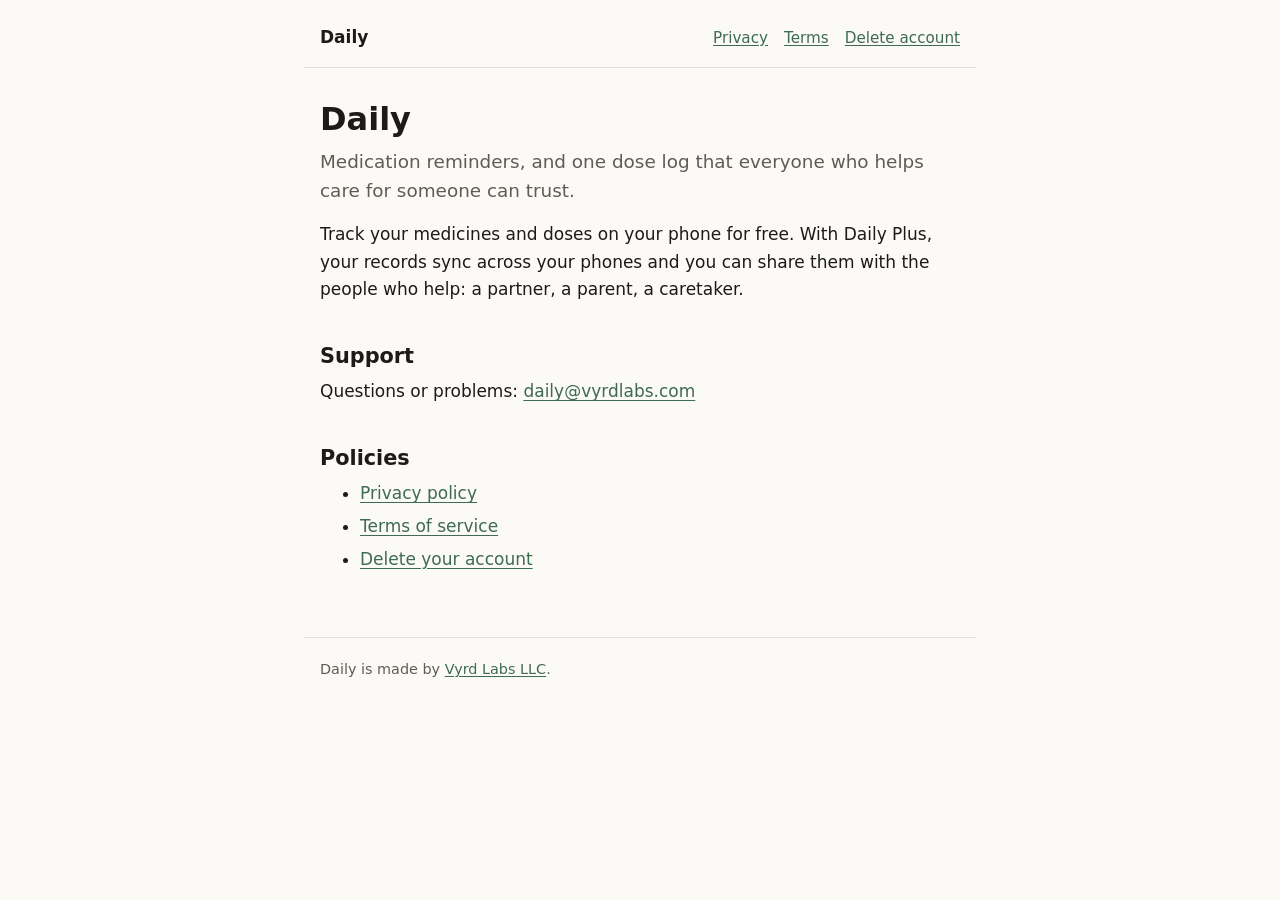
==== daily/index.html @ e2d815bb "Add vyrdlabs.com site with Daily privacy, terms and account deletion pages Co-Authored-By: Claude Op" ====
<!doctype html>
<html lang="en">
<head>
  <meta charset="utf-8">
  <meta name="viewport" content="width=device-width, initial-scale=1">
  <title>Daily</title>
  <meta name="description" content="Daily is a medication reminder app with a shared dose log for households and caretakers.">
  <link rel="stylesheet" href="/assets/site.css">
</head>
<body>
  <header class="site-header">
    <a class="brand" href="/daily/">Daily</a>
    <nav>
      <a href="/daily/privacy/">Privacy</a>
      <a href="/daily/terms/">Terms</a>
      <a href="/daily/delete-account/">Delete account</a>
    </nav>
  </header>
  <main>
    <h1>Daily</h1>
    <p class="lead">Medication reminders, and one dose log that everyone who helps care for someone can trust.</p>

    <p>Track your medicines and doses on your phone for free. With Daily Plus, your records sync across
      your phones and you can share them with the people who help: a partner, a parent, a caretaker.</p>

    <h2>Support</h2>
    <p>Questions or problems: <a href="mailto:daily@vyrdlabs.com">daily@vyrdlabs.com</a></p>

    <h2>Policies</h2>
    <ul>
      <li><a href="/daily/privacy/">Privacy policy</a></li>
      <li><a href="/daily/terms/">Terms of service</a></li>
      <li><a href="/daily/delete-account/">Delete your account</a></li>
    </ul>
  </main>
  <footer class="site-footer">
    Daily is made by <a href="/">Vyrd Labs LLC</a>.
  </footer>
</body>
</html>
---- assets/site.css ----
:root {
  --background: #fbfaf7;
  --surface: #ffffff;
  --text: #1c1b19;
  --text-muted: #5f5c55;
  --border: #e4e0d8;
  --accent: #3f6b4f;
  --accent-soft: #e6efe8;
  --warning-soft: #fbf1dc;
  --measure: 42rem;
  color-scheme: light;
}

@media (prefers-color-scheme: dark) {
  :root:not([data-theme="light"]) {
    --background: #151513;
    --surface: #1d1d1a;
    --text: #ecebe6;
    --text-muted: #a9a69d;
    --border: #34332f;
    --accent: #8fc2a0;
    --accent-soft: #223027;
    --warning-soft: #2f2a1c;
    color-scheme: dark;
  }
}

:root[data-theme="dark"] {
  --background: #151513;
  --surface: #1d1d1a;
  --text: #ecebe6;
  --text-muted: #a9a69d;
  --border: #34332f;
  --accent: #8fc2a0;
  --accent-soft: #223027;
  --warning-soft: #2f2a1c;
  color-scheme: dark;
}

*,
*::before,
*::after {
  box-sizing: border-box;
}

body {
  margin: 0;
  background: var(--background);
  color: var(--text);
  font: 17px/1.6 system-ui, -apple-system, "Segoe UI", Roboto, sans-serif;
  -webkit-text-size-adjust: 100%;
}

.site-header,
main,
.site-footer {
  max-width: var(--measure);
  margin: 0 auto;
  padding: 0 16px;
}

.site-header {
  display: flex;
  flex-wrap: wrap;
  gap: 0.5rem 1.25rem;
  align-items: baseline;
  padding-top: 1.5rem;
  padding-bottom: 1rem;
  border-bottom: 1px solid var(--border);
}

.site-header .brand {
  font-weight: 650;
  color: var(--text);
  text-decoration: none;
  margin-right: auto;
}

.site-header nav {
  display: flex;
  flex-wrap: wrap;
  gap: 0.25rem 1rem;
  font-size: 0.95rem;
}

main {
  padding-top: 2rem;
  padding-bottom: 3rem;
}

h1 {
  font-size: 2rem;
  line-height: 1.2;
  margin: 0 0 0.5rem;
}

h2 {
  font-size: 1.3rem;
  line-height: 1.3;
  margin: 2.5rem 0 0.5rem;
}

h3 {
  font-size: 1.05rem;
  margin: 1.5rem 0 0.25rem;
}

p,
ul,
ol {
  margin: 0 0 1rem;
}

li + li {
  margin-top: 0.35rem;
}

a {
  color: var(--accent);
  text-underline-offset: 0.15em;
}

.lead {
  font-size: 1.15rem;
  color: var(--text-muted);
}

.updated {
  color: var(--text-muted);
  font-size: 0.95rem;
}

.callout {
  background: var(--accent-soft);
  border: 1px solid var(--border);
  border-radius: 12px;
  padding: 1rem 1.25rem;
  margin: 1.5rem 0;
}

.callout.warning {
  background: var(--warning-soft);
}

.callout > :last-child {
  margin-bottom: 0;
}

.table-wrap {
  overflow-x: auto;
  margin: 0 0 1rem;
}

table {
  border-collapse: collapse;
  width: 100%;
  font-size: 0.95rem;
}

th,
td {
  text-align: left;
  vertical-align: top;
  padding: 0.5rem 0.75rem 0.5rem 0;
  border-bottom: 1px solid var(--border);
}

.cards {
  list-style: none;
  padding: 0;
  display: grid;
  gap: 0.75rem;
}

.cards li {
  margin: 0;
  background: var(--surface);
  border: 1px solid var(--border);
  border-radius: 12px;
  padding: 1rem 1.25rem;
}

.cards a {
  font-weight: 600;
}

.site-footer {
  border-top: 1px solid var(--border);
  padding-top: 1.25rem;
  padding-bottom: 2rem;
  color: var(--text-muted);
  font-size: 0.9rem;
}
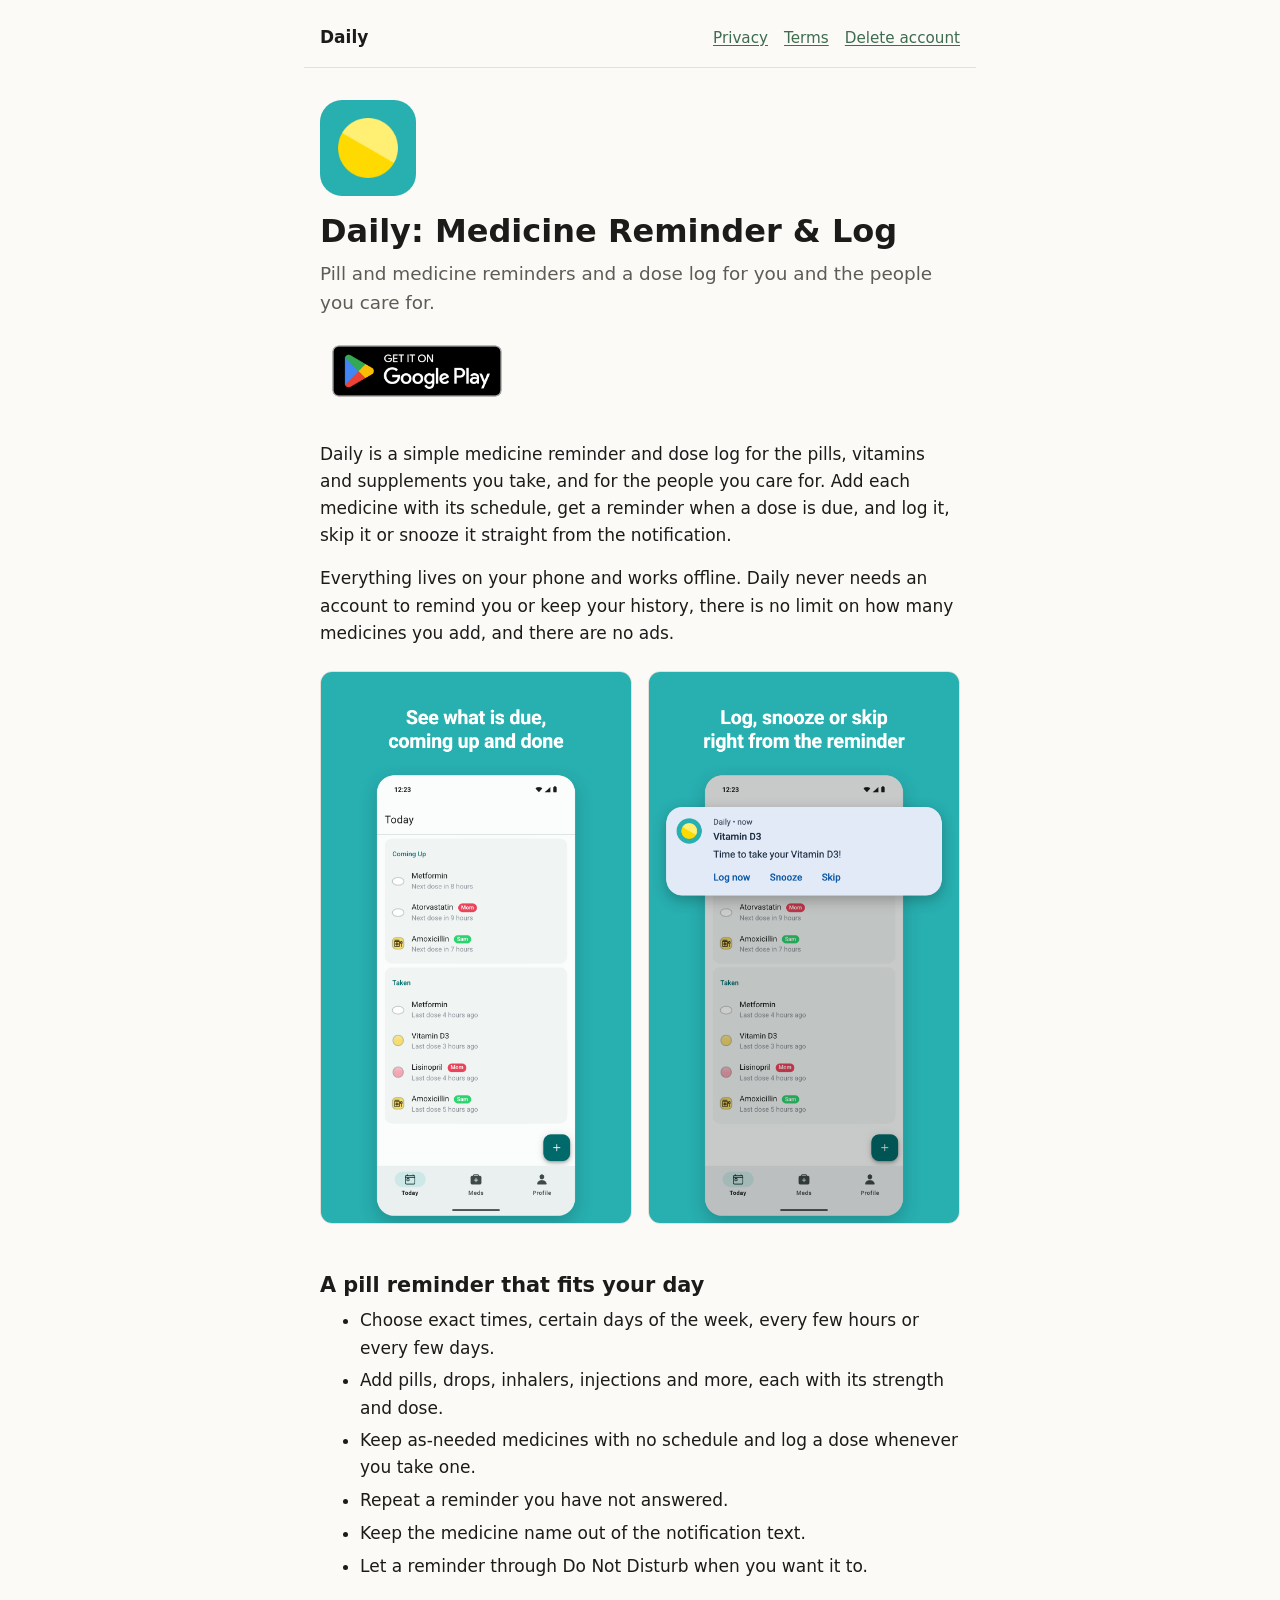
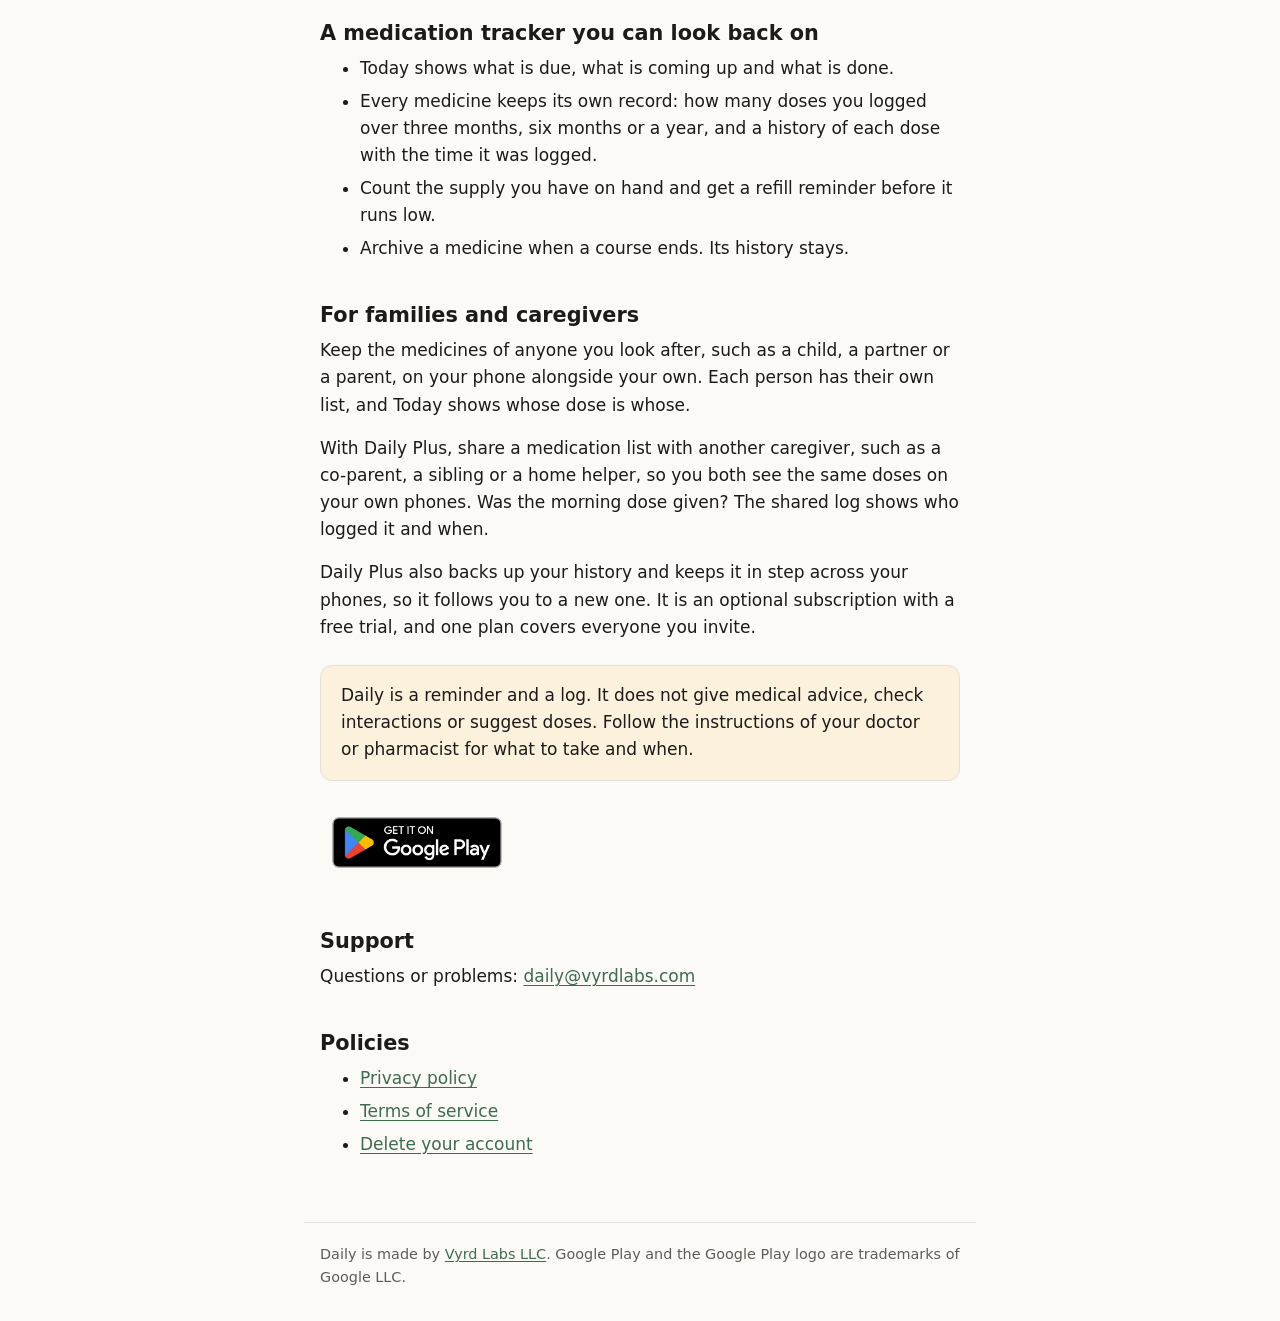
==== commit 75f82de2: "Turn the Daily page into a landing page for the Play listing Adds the Google Play badge, two listing" ====
--- a/daily/index.html
+++ b/daily/index.html
@@ -3,8 +3,9 @@
 <head>
   <meta charset="utf-8">
   <meta name="viewport" content="width=device-width, initial-scale=1">
-  <title>Daily</title>
-  <meta name="description" content="Daily is a medication reminder app with a shared dose log for households and caretakers.">
+  <title>Daily: Medicine Reminder &amp; Log for Android</title>
+  <meta name="description" content="Daily is a medication reminder and dose log for Android. Pill and medicine reminders and a dose log for you and the people you care for. Free, offline, no ads.">
+  <link rel="canonical" href="https://vyrdlabs.com/daily/">
   <link rel="stylesheet" href="/assets/site.css">
 </head>
 <body>
@@ -17,11 +18,66 @@
     </nav>
   </header>
   <main>
-    <h1>Daily</h1>
-    <p class="lead">Medication reminders, and one dose log that everyone who helps care for someone can trust.</p>
+    <div class="hero">
+      <img class="app-icon" src="/daily/images/icon.png" alt="" width="96" height="96">
+      <div>
+        <h1>Daily: Medicine Reminder &amp; Log</h1>
+        <p class="lead">Pill and medicine reminders and a dose log for you and the people you care for.</p>
+        <a class="store-badge" href="https://play.google.com/store/apps/details?id=com.k4sper.dailyapp">
+          <img src="/daily/images/google-play-badge.png" alt="Get it on Google Play" width="194" height="75">
+        </a>
+      </div>
+    </div>
 
-    <p>Track your medicines and doses on your phone for free. With Daily Plus, your records sync across
-      your phones and you can share them with the people who help: a partner, a parent, a caretaker.</p>
+    <p>Daily is a simple medicine reminder and dose log for the pills, vitamins and supplements you take, and
+      for the people you care for. Add each medicine with its schedule, get a reminder when a dose is due, and
+      log it, skip it or snooze it straight from the notification.</p>
+    <p>Everything lives on your phone and works offline. Daily never needs an account to remind you or keep
+      your history, there is no limit on how many medicines you add, and there are no ads.</p>
+
+    <ul class="screenshots">
+      <li><img src="/daily/images/today.png" alt="The Today screen listing medicines that are coming up and doses already taken, each tagged with the person it belongs to" width="1080" height="1920" loading="lazy"></li>
+      <li><img src="/daily/images/reminder.png" alt="A Daily reminder notification for Vitamin D3 with Log now, Snooze and Skip buttons" width="1080" height="1920" loading="lazy"></li>
+    </ul>
+
+    <h2>A pill reminder that fits your day</h2>
+    <ul>
+      <li>Choose exact times, certain days of the week, every few hours or every few days.</li>
+      <li>Add pills, drops, inhalers, injections and more, each with its strength and dose.</li>
+      <li>Keep as-needed medicines with no schedule and log a dose whenever you take one.</li>
+      <li>Repeat a reminder you have not answered.</li>
+      <li>Keep the medicine name out of the notification text.</li>
+      <li>Let a reminder through Do Not Disturb when you want it to.</li>
+    </ul>
+
+    <h2>A medication tracker you can look back on</h2>
+    <ul>
+      <li>Today shows what is due, what is coming up and what is done.</li>
+      <li>Every medicine keeps its own record: how many doses you logged over three months, six months or a
+        year, and a history of each dose with the time it was logged.</li>
+      <li>Count the supply you have on hand and get a refill reminder before it runs low.</li>
+      <li>Archive a medicine when a course ends. Its history stays.</li>
+    </ul>
+
+    <h2>For families and caregivers</h2>
+    <p>Keep the medicines of anyone you look after, such as a child, a partner or a parent, on your phone
+      alongside your own. Each person has their own list, and Today shows whose dose is whose.</p>
+    <p>With Daily Plus, share a medication list with another caregiver, such as a co-parent, a sibling or a
+      home helper, so you both see the same doses on your own phones. Was the morning dose given? The shared
+      log shows who logged it and when.</p>
+    <p>Daily Plus also backs up your history and keeps it in step across your phones, so it follows you to a
+      new one. It is an optional subscription with a free trial, and one plan covers everyone you invite.</p>
+
+    <div class="callout warning">
+      <p>Daily is a reminder and a log. It does not give medical advice, check interactions or suggest doses.
+        Follow the instructions of your doctor or pharmacist for what to take and when.</p>
+    </div>
+
+    <p>
+      <a class="store-badge" href="https://play.google.com/store/apps/details?id=com.k4sper.dailyapp">
+        <img src="/daily/images/google-play-badge.png" alt="Get it on Google Play" width="194" height="75">
+      </a>
+    </p>
 
     <h2>Support</h2>
     <p>Questions or problems: <a href="mailto:daily@vyrdlabs.com">daily@vyrdlabs.com</a></p>
@@ -34,7 +90,7 @@
     </ul>
   </main>
   <footer class="site-footer">
-    Daily is made by <a href="/">Vyrd Labs LLC</a>.
+    Daily is made by <a href="/">Vyrd Labs LLC</a>. Google Play and the Google Play logo are trademarks of Google LLC.
   </footer>
 </body>
 </html>
--- a/assets/site.css
+++ b/assets/site.css
@@ -105,6 +105,11 @@
   margin: 1.5rem 0 0.25rem;
 }
 
+h4 {
+  font-size: 1rem;
+  margin: 1.25rem 0 0.25rem;
+}
+
 p,
 ul,
 ol {
@@ -191,3 +196,48 @@
   color: var(--text-muted);
   font-size: 0.9rem;
 }
+
+.hero {
+  display: flex;
+  flex-wrap: wrap;
+  gap: 1rem 1.5rem;
+  align-items: flex-start;
+  margin-bottom: 1.5rem;
+}
+
+.app-icon {
+  width: 96px;
+  height: 96px;
+  border-radius: 22px;
+  flex-shrink: 0;
+}
+
+.store-badge {
+  display: inline-block;
+  line-height: 0;
+}
+
+.store-badge img {
+  width: 194px;
+  height: auto;
+}
+
+.screenshots {
+  list-style: none;
+  padding: 0;
+  display: grid;
+  grid-template-columns: repeat(2, minmax(0, 1fr));
+  gap: 1rem;
+  margin: 1.5rem 0;
+}
+
+.screenshots li {
+  margin: 0;
+}
+
+.screenshots img {
+  width: 100%;
+  height: auto;
+  border-radius: 12px;
+  border: 1px solid var(--border);
+}
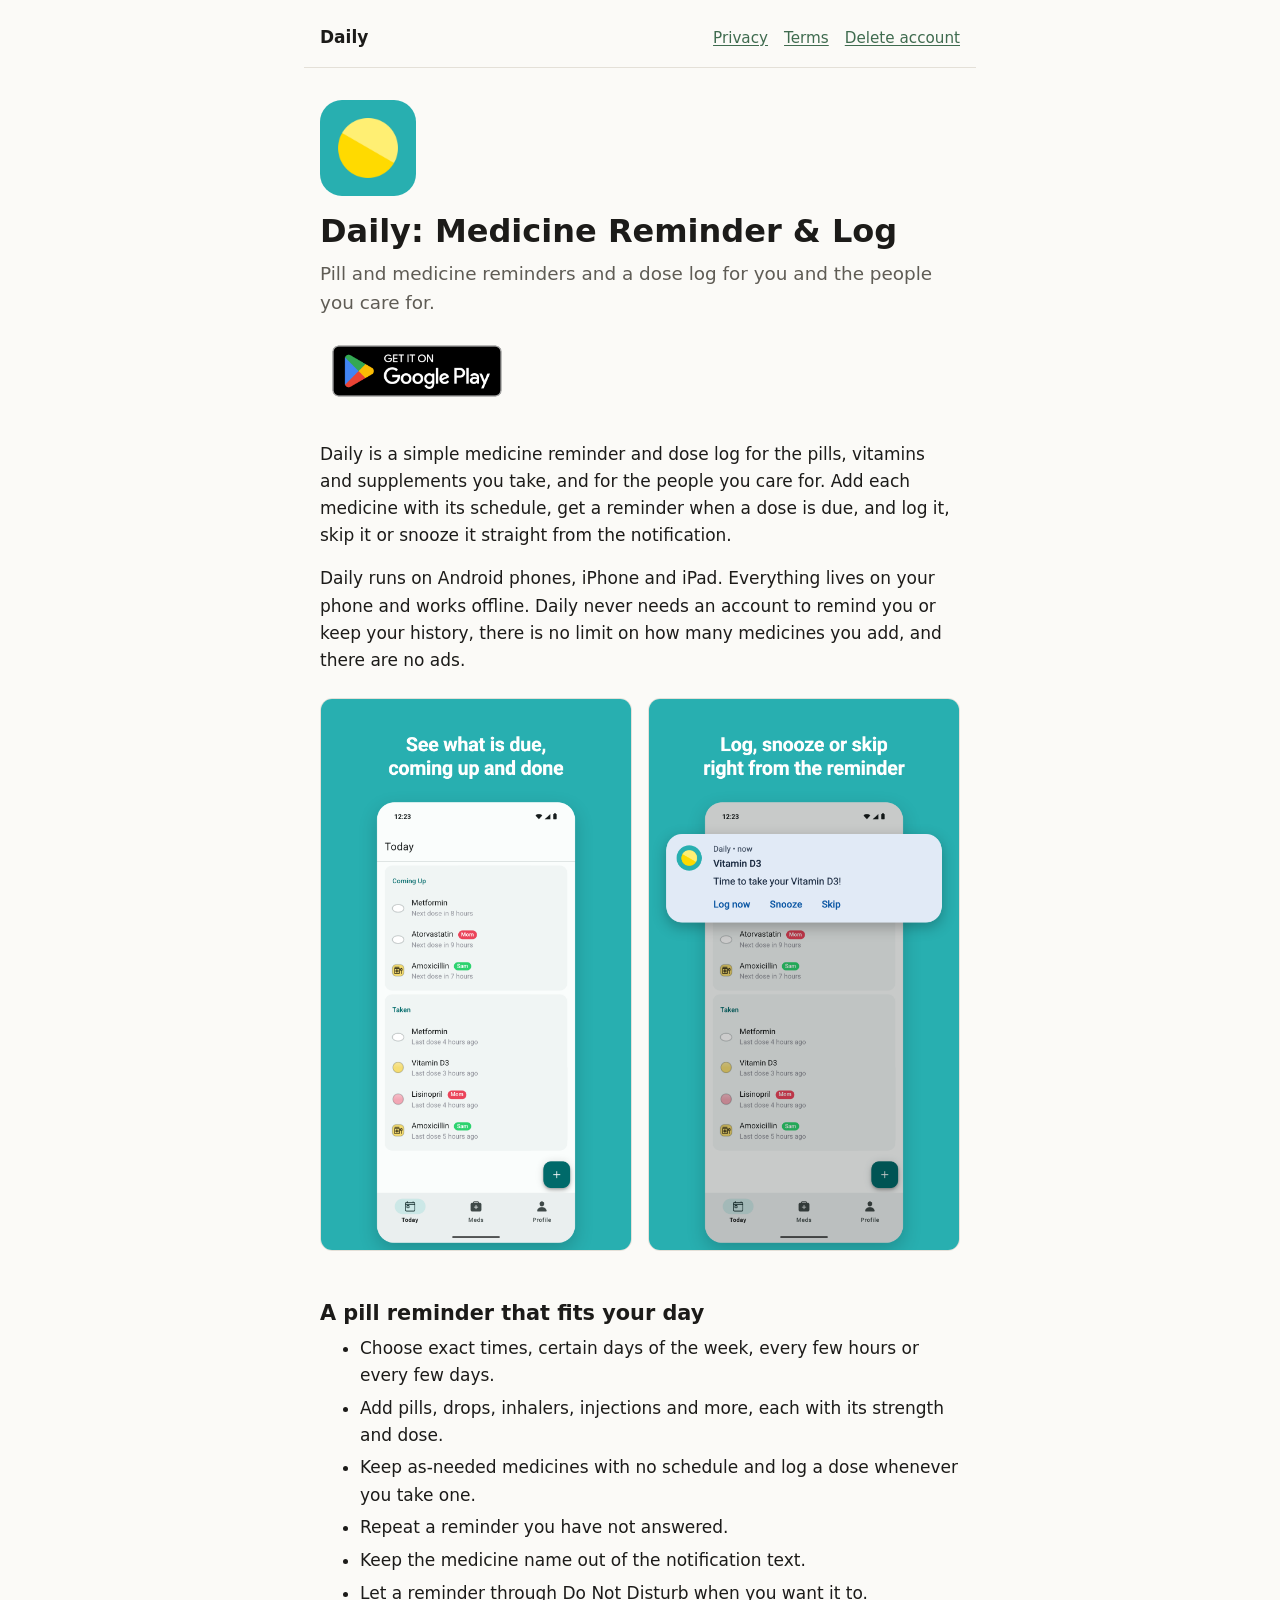
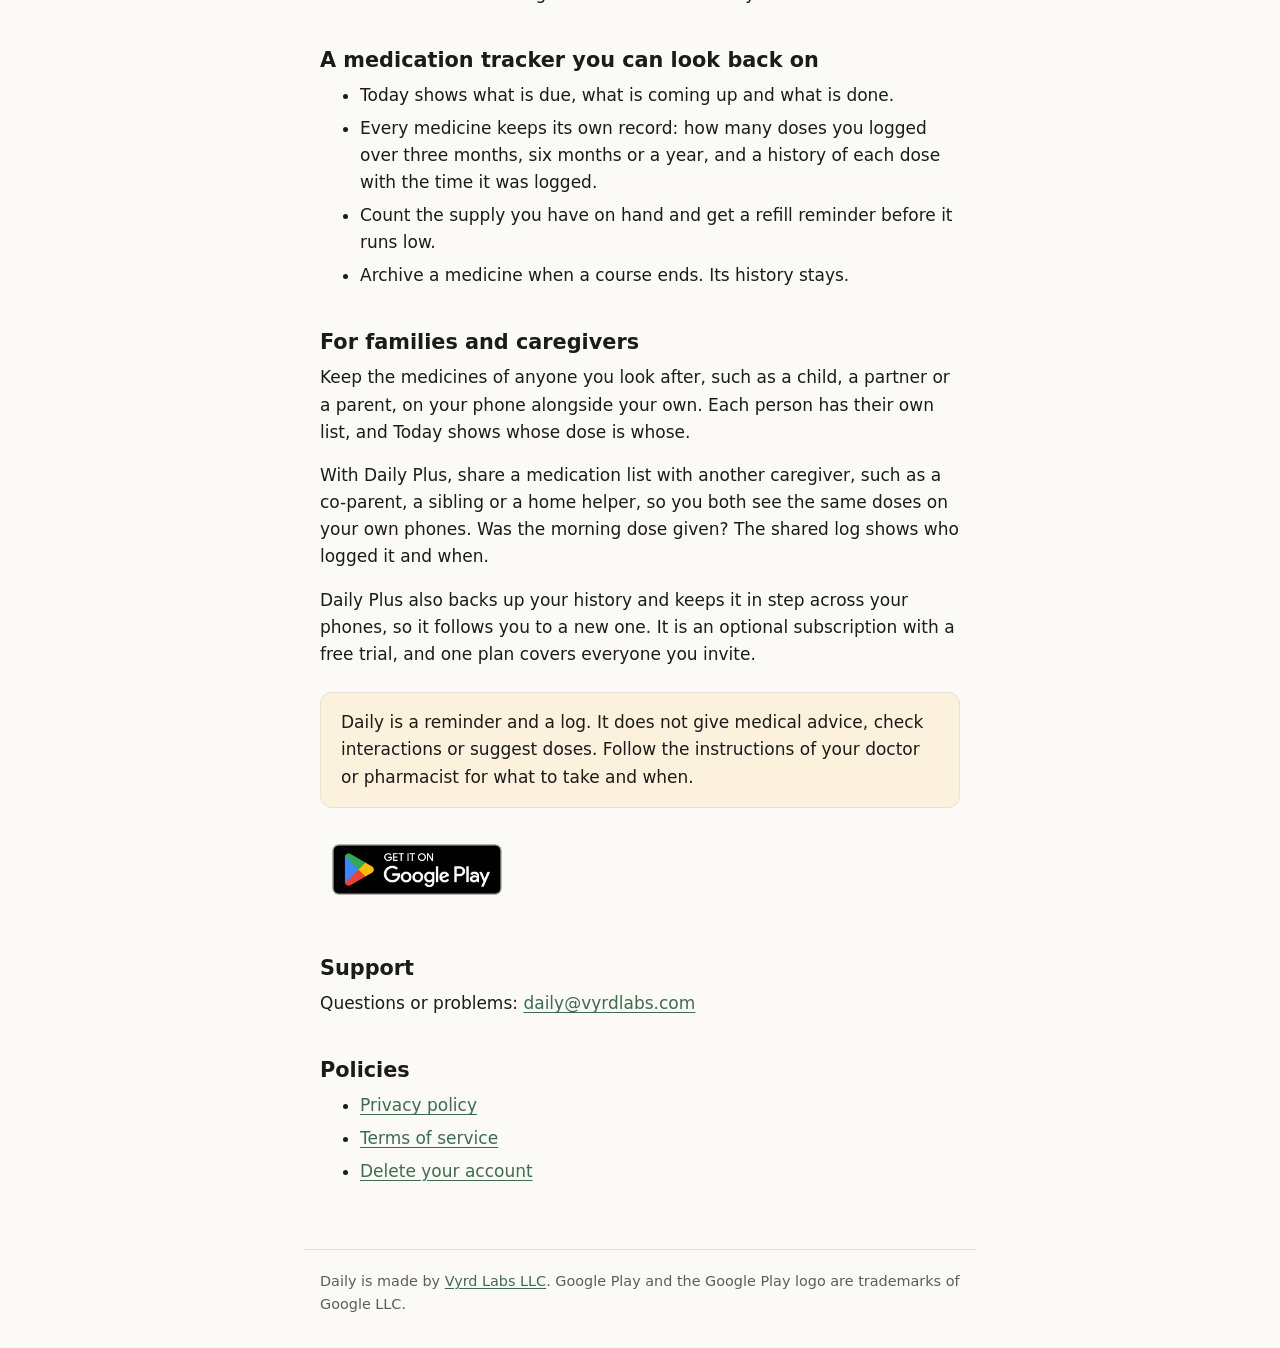
==== commit 43002d59: "Prepare the Daily pages for the App Store submission - Landing page: platform-neutral title and copy" ====
--- a/daily/index.html
+++ b/daily/index.html
@@ -3,8 +3,8 @@
 <head>
   <meta charset="utf-8">
   <meta name="viewport" content="width=device-width, initial-scale=1">
-  <title>Daily: Medicine Reminder &amp; Log for Android</title>
-  <meta name="description" content="Daily is a medication reminder and dose log for Android. Pill and medicine reminders and a dose log for you and the people you care for. Free, offline, no ads.">
+  <title>Daily: Medicine Reminder &amp; Log</title>
+  <meta name="description" content="Daily is a medication reminder and dose log for Android, iPhone and iPad. Pill and medicine reminders and a dose log for you and the people you care for. Free, offline, no ads.">
   <link rel="canonical" href="https://vyrdlabs.com/daily/">
   <link rel="stylesheet" href="/assets/site.css">
 </head>
@@ -26,14 +26,15 @@
         <a class="store-badge" href="https://play.google.com/store/apps/details?id=com.k4sper.dailyapp">
           <img src="/daily/images/google-play-badge.png" alt="Get it on Google Play" width="194" height="75">
         </a>
+        <!-- TODO: add the App Store badge and link once Daily is live on the App Store. -->
       </div>
     </div>
 
     <p>Daily is a simple medicine reminder and dose log for the pills, vitamins and supplements you take, and
       for the people you care for. Add each medicine with its schedule, get a reminder when a dose is due, and
       log it, skip it or snooze it straight from the notification.</p>
-    <p>Everything lives on your phone and works offline. Daily never needs an account to remind you or keep
-      your history, there is no limit on how many medicines you add, and there are no ads.</p>
+    <p>Daily runs on Android phones, iPhone and iPad. Everything lives on your phone and works offline. Daily
+      never needs an account to remind you or keep your history, there is no limit on how many medicines you add, and there are no ads.</p>
 
     <ul class="screenshots">
       <li><img src="/daily/images/today.png" alt="The Today screen listing medicines that are coming up and doses already taken, each tagged with the person it belongs to" width="1080" height="1920" loading="lazy"></li>
@@ -77,6 +78,7 @@
       <a class="store-badge" href="https://play.google.com/store/apps/details?id=com.k4sper.dailyapp">
         <img src="/daily/images/google-play-badge.png" alt="Get it on Google Play" width="194" height="75">
       </a>
+      <!-- TODO: add the App Store badge and link once Daily is live on the App Store. -->
     </p>
 
     <h2>Support</h2>
